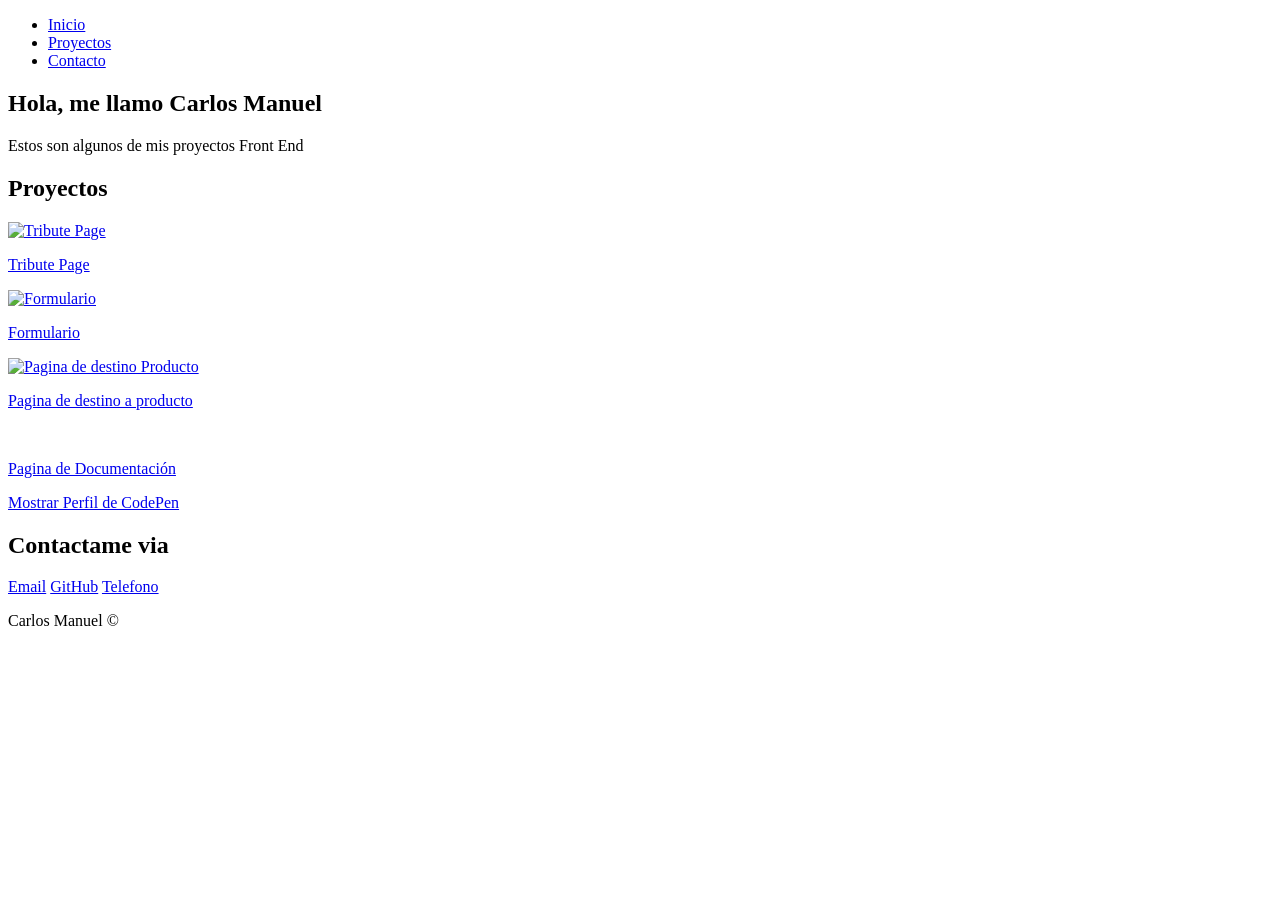
==== index.html @ f5c6a659 "index.html Added." ====
<!DOCTYPE html>
<html lang="en">
<head>
  <meta charset="UTF-8">
  <meta http-equiv="X-UA-Compatible" content="IE=edge">
  <meta name="viewport" content="width=device-width, initial-scale=1.0">
 <link rel="preconnect" href="https://fonts.googleapis.com">
<link rel="preconnect" href="https://fonts.gstatic.com" crossorigin>
<link href="https://fonts.googleapis.com/css2?family=Kanit:wght@100&display=swap" rel="stylesheet">

  <title>Portafolio</title>
</head>
<body>
<!--  Incio de la barra de navegación  -->
  <nav id="navbar">
    <ul id="navbar-ul">
      <li><a class="nav-link" href="#welcome-section">Inicio</a></li>
      <li><a class="nav-link" href="#projects">Proyectos</a></li>
      <li><a class="nav-link" href="#contacto">Contacto</a></li>
    </ul>
  </nav>
<!--  Final Barra de Navegación  -->
<!--  Inicio de la sección de Bienvenida  -->
  <section id="welcome-section">
    <h1>Hola, me llamo <span class="carlos">Carlos Manuel</span></h1>
    <p>Estos son algunos de mis proyectos Front End</p>
  </section>
<!--  Final de la sección de bienvenida  -->
<!--  Inicio de la sección de proyectos  -->
  <section id="projects">
    <h2 id="projects-title">Proyectos</h2>
   
    <div class="project-tile">
      <a target="_blank" class="project-link" href="https://codepen.io/CarlosM11/full/OJxvXaG">
        <div class="pro-img-div"><img src="https://cdn.freecodecamp.org/testable-projects-fcc/images/tribute.jpg" alt="Tribute Page"></div>
          <p>Tribute Page</p>
        
      </a>
      <a target="_blank" class="project-link" href="https://codepen.io/CarlosM11/full/bGoveZb">
        <div class="pro-img-div"><img src="https://kinsta.com/es/wp-content/uploads/sites/8/2020/01/formularios-wordpress-1024x512.png" alt="Formulario"></div>
        <p>Formulario</p>
      </a>
      <a target="_blank" class="project-link" href="https://codepen.io/CarlosM11/full/xxXzYBN">
        <div class="pro-img-div"><img src="https://www.ecommercenews.pe/wp-content/uploads/2017/07/tienda-online-810x405.png" alt="Pagina de destino Producto"></div>
        <p>Pagina de destino a producto</p>
      </a>
      <a target="_blank" class="project-link" href="https://codepen.io/CarlosM11/full/WNZawRe">
        <div class="pro-img-div"><img src="https://s3-us-west-2.amazonaws.com/devcodepro/media/tutorials/pseudoclases-css-first-child-last-child-nth-child-t1.png" alt=""></div>
        <p>Pagina de Documentación</p>
      </a>
    </div>
    
    <div id="perfil-codepen-container" class="perfil-codepen-container">
      <a target="_blank" class="perfil-link" href="https://codepen.io/CarlosM11/pens" target="_blank" id="profile-link">Mostrar Perfil de CodePen </a>
    </div>
    
  </section>
  <!--  Final de la seccion de proyectos  -->
<!--  Inicio de Contacto  -->
  <section id="contacto">
    <h2>Contactame via</h2>
    <div class="contacto-links">
      <a href="mailto:prueba@gmail.com" target="_blank"> Email</a>
    <a href="#" target="_blank">GitHub</a>
    <a href="tel:555-555" target="_blank">Telefono</a></div>
  </section>
<!--  Final de Contacto  -->
<!--  Inicio de Footer  -->
  <footer>
    <p>Carlos Manuel &copy;</p>
  </footer>
<!-- Final del Footer   -->

</body>
</html>
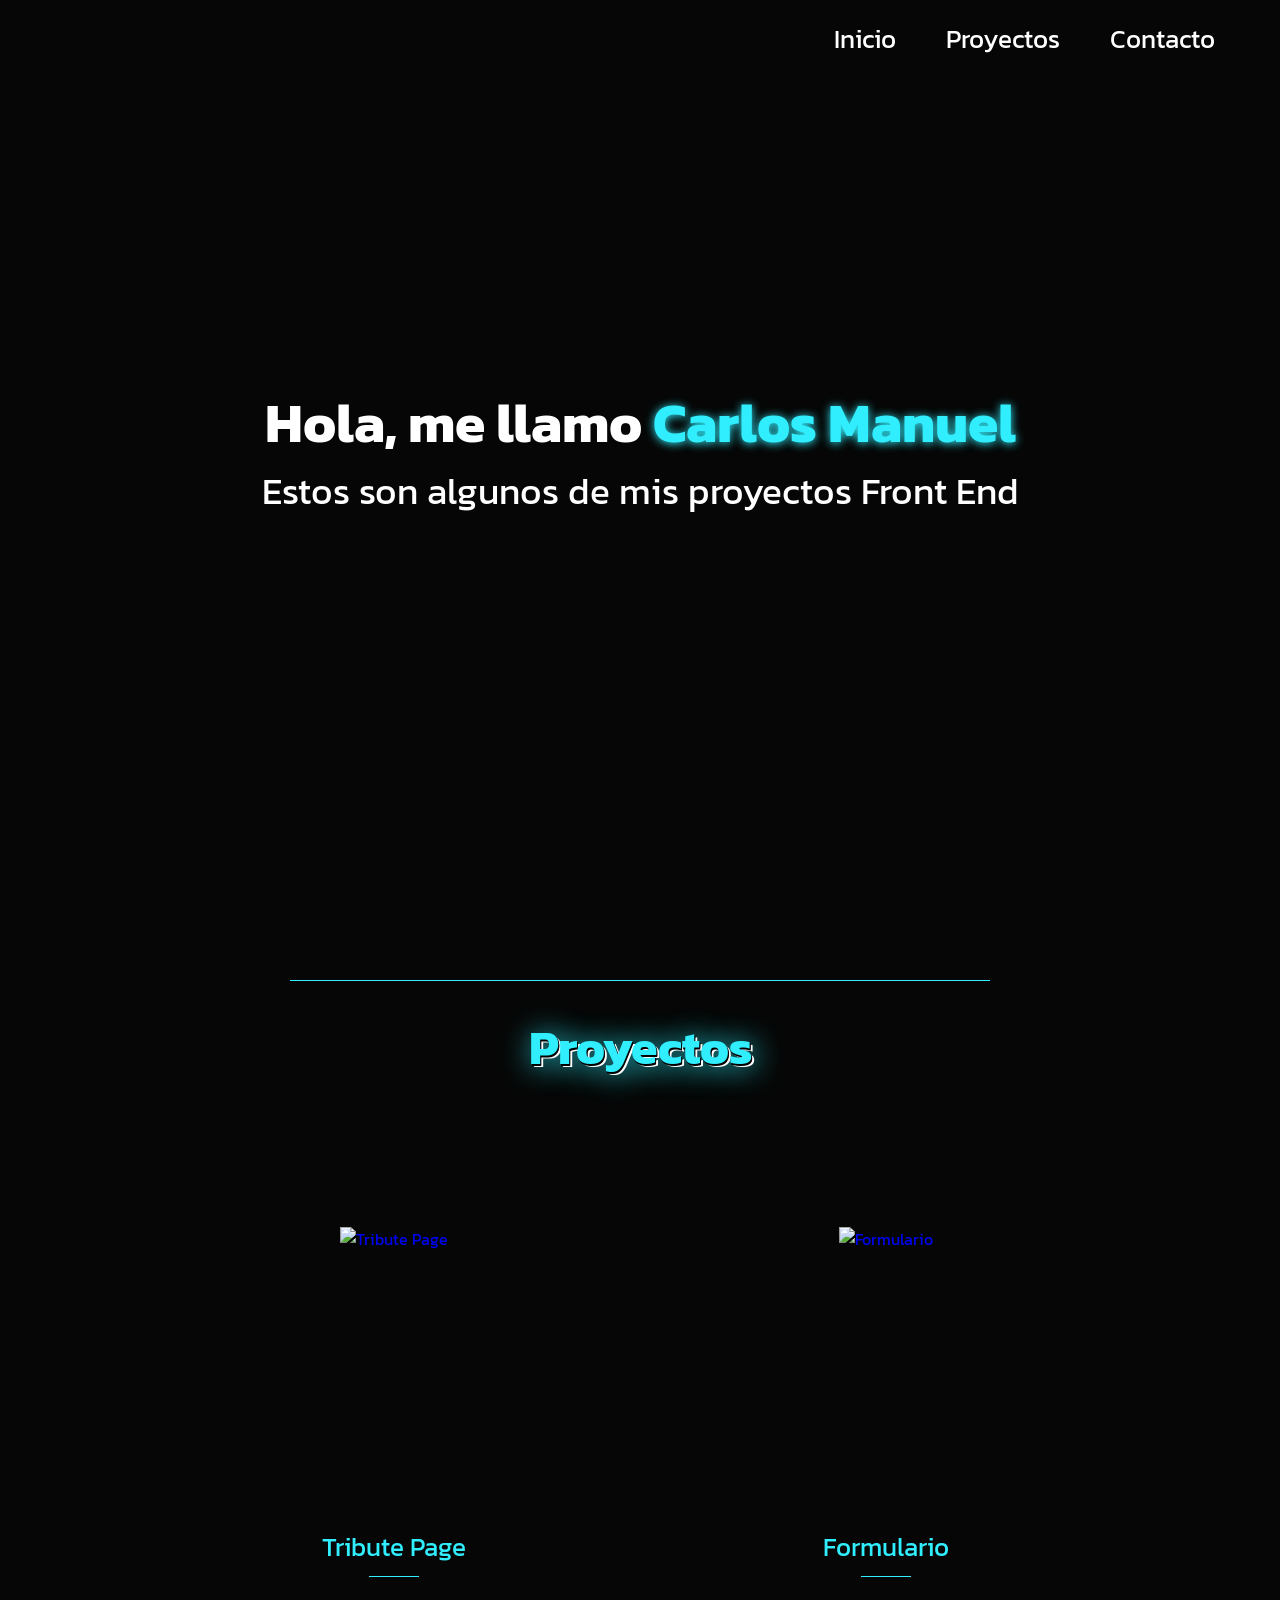
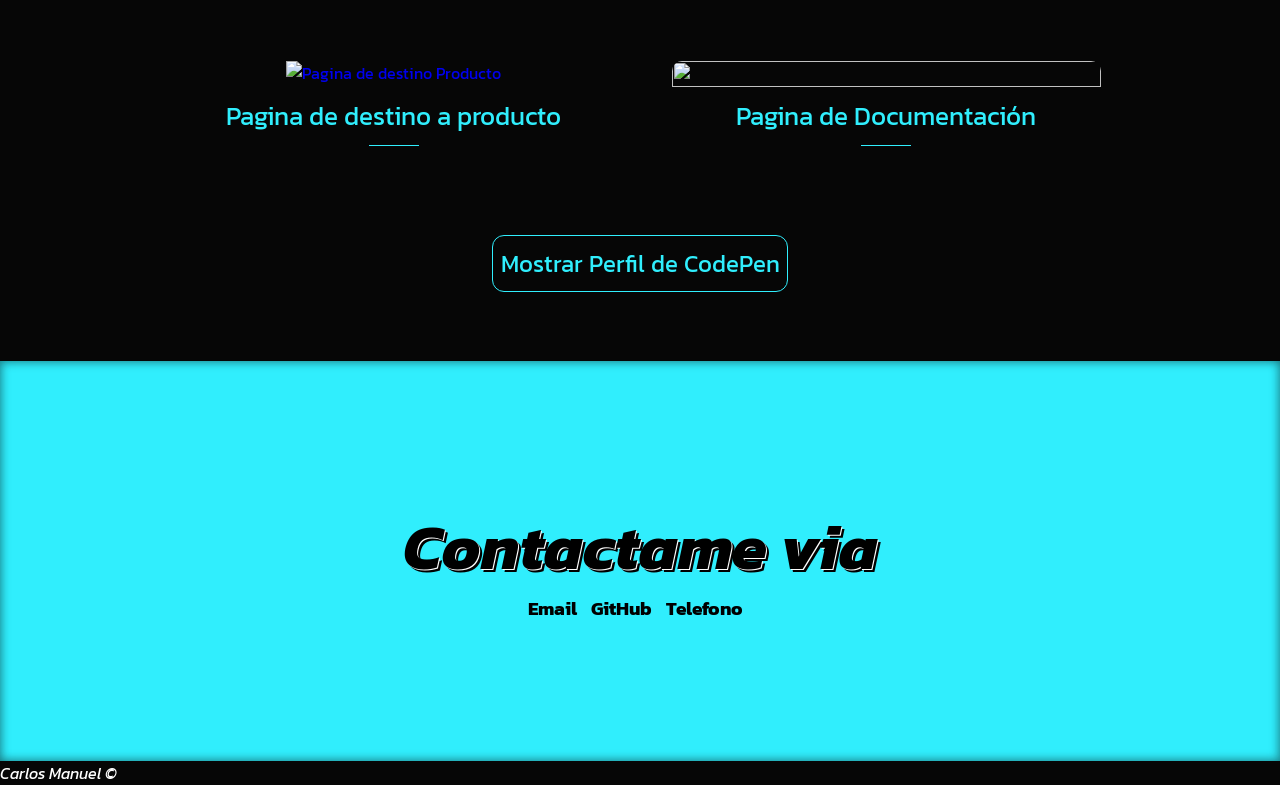
==== commit d22eb44d: "Add Projects images I changed the projects images." ====
--- a/index.html
+++ b/index.html
@@ -7,6 +7,7 @@
  <link rel="preconnect" href="https://fonts.googleapis.com">
 <link rel="preconnect" href="https://fonts.gstatic.com" crossorigin>
 <link href="https://fonts.googleapis.com/css2?family=Kanit:wght@100&display=swap" rel="stylesheet">
+<link rel="stylesheet" href="style.css">
 
   <title>Portafolio</title>
 </head>
@@ -32,20 +33,20 @@
    
     <div class="project-tile">
       <a target="_blank" class="project-link" href="https://codepen.io/CarlosM11/full/OJxvXaG">
-        <div class="pro-img-div"><img src="https://cdn.freecodecamp.org/testable-projects-fcc/images/tribute.jpg" alt="Tribute Page"></div>
+        <div class="pro-img-div"><img src="assets/tribu-page.png" alt="Tribute Page"></div>
           <p>Tribute Page</p>
         
       </a>
       <a target="_blank" class="project-link" href="https://codepen.io/CarlosM11/full/bGoveZb">
-        <div class="pro-img-div"><img src="https://kinsta.com/es/wp-content/uploads/sites/8/2020/01/formularios-wordpress-1024x512.png" alt="Formulario"></div>
+        <div class="pro-img-div"><img src="assets/form-page" alt="Formulario"></div>
         <p>Formulario</p>
       </a>
       <a target="_blank" class="project-link" href="https://codepen.io/CarlosM11/full/xxXzYBN">
-        <div class="pro-img-div"><img src="https://www.ecommercenews.pe/wp-content/uploads/2017/07/tienda-online-810x405.png" alt="Pagina de destino Producto"></div>
+        <div class="pro-img-div"><img src="assets/product-page.png" alt="Pagina de destino Producto"></div>
         <p>Pagina de destino a producto</p>
       </a>
       <a target="_blank" class="project-link" href="https://codepen.io/CarlosM11/full/WNZawRe">
-        <div class="pro-img-div"><img src="https://s3-us-west-2.amazonaws.com/devcodepro/media/tutorials/pseudoclases-css-first-child-last-child-nth-child-t1.png" alt=""></div>
+        <div class="pro-img-div"><img src="assets/documentation-page.png" alt=""></div>
         <p>Pagina de Documentación</p>
       </a>
     </div>
--- a/style.css
+++ b/style.css
@@ -0,0 +1,424 @@
+
+*{
+  box-sizing: border-box;
+  padding: 0;
+  margin:0;
+  
+  
+}
+html{
+  
+  scroll-behavior: smooth;
+}
+:root {
+  --background-color: #060606;
+  --led-color: #30EEFD;
+}
+
+
+/*  La seccion de Bienvenida tiene que ser del la altura del viewPort  */
+  body{
+    max-width: 100vw;
+    
+    background: var(--background-color);
+    font-family: 'Kanit', sans-serif;
+    
+  }
+  #navbar {
+    position:fixed;
+   
+    width: 100vw;
+    top:0;
+    left:0;
+    
+    
+    font-size: 1.6em;
+    color: white;
+    background: var(--background-color);
+    z-index: 100;
+    
+  }
+  #navbar-ul{
+    max-width:100%;
+    display:flex;
+    justify-content: flex-end;
+    list-style-type: none;
+    margin: 0 40px 0 0;
+  }
+  
+  #navbar-ul li{
+    max-width: 100%;
+    
+    padding:  20px 25px 20px 25px;
+    
+  }
+  
+  .nav-link {
+    text-decoration: none;
+    color: #fff;
+    transition: text-shadow .8s ease, color .3s ease, font-weight .85s ease;
+    
+  }
+  .nav-link:hover {
+    color: rgba(255, 255, 255,.1);
+    text-shadow: -5px -5px 1px var(--led-color);
+    font-weight: bold;
+  }
+  
+  #welcome-section {
+    max-width: 100%;
+    height: 100vh;
+    display:flex;
+    align-items: center;
+    justify-content: center;
+    flex-direction: column;
+    text-align: center;
+    
+    
+    
+    font-family: 'Kanit', sans-serif;
+    font-size: 2.3rem;
+    
+    color:white;
+    
+  }
+  .carlos {
+    color: var(--led-color);
+    
+    animation-name: efecto-led;
+    animation-duration: 3s;
+    animation-delay: 1.5s;
+    animation-timing-function: ease;
+    text-shadow: 0px 1px 10px var(--led-color);
+    
+   
+    
+  }
+  
+  @keyframes efecto-led {
+    0%{
+      posiotion:relative;
+      text-shadow: 0px 0px 0px var(--led-color);
+      top:0px;
+    }
+    1%{
+      position:relative;
+      top:-1px;
+        text-shadow: 1px 1px 10px var(--led-color);
+    }
+    2%{
+      position:relative;
+      top:-2px;
+        text-shadow: 2px 2px 10px var(--led-color);
+    }
+    3%{
+      position:relative;
+      top:-3px;
+      text-shadow: 3px 3px 12px var(--led-color);
+    }
+    4%{
+      position:relative;
+      top:-4px;
+      text-shadow: 4px 4px 12px var(--led-color);
+    }
+    5%{
+      position:relative;
+      top:-5px;
+      text-shadow: 4px 4px 13px var(--led-color);
+    }
+    6%{
+      position:relative;
+      top:-6px;
+      text-shadow: 4px 4px 13px var(--led-color);
+    }
+    7%{
+      position:relative;
+      top:-7px;
+      text-shadow: 4px 4px 14px var(--led-color);
+    }
+    8%{
+      position:relative;
+      top:-8px;
+      text-shadow: 4px 4px 14px var(--led-color);
+    }
+    9%{
+      position:relative;
+      top:-9px;
+      text-shadow: 4px 4px 15px var(--led-color);
+    }
+    25%{
+      position:relative;
+      top: -10px;
+      text-shadow: 4px 4px 15px var(--led-color);
+    }
+    26%{
+      posiotion:relative;
+      top:-9px;
+      text-shadow: 4px 4px 15px var(--led-color);
+    }
+    27%{
+      position:relative;
+      top:-8px;
+      text-shadow: 4px 4px 15px var(--led-color);
+    }
+    28%{
+      position:relative;
+      top:-7px;
+      text-shadow: 4px 4px 14px var(--led-color);
+    }
+    29%{
+      position:relative;
+      top:-8px;
+      text-shadow: 4px 4px 14px var(--led-color);
+    }
+    30%{
+      position:relative;
+      top:-7px;
+      text-shadow: 4px 4px 13px var(--led-color);
+    }
+    31%{
+      position:relative;
+      top:-6px;
+      text-shadow: 4px 4px 13px var(--led-color);
+    }
+   32%{
+      position:relative;
+      top:-5px;
+     text-shadow: 4px 4px 12px var(--led-color);
+    }
+   33%{
+      position:relative;
+      top:-4px;
+     text-shadow: 4px 4px 12px var(--led-color);
+    }
+    34%{
+      position:relative;
+      top:-3px;
+      text-shadow: 3px 3px 11px var(--led-color);
+    }
+    35%{
+      position:relative;
+      top:-2px;
+      text-shadow: 2px 2px 11px var(--led-color);
+    }
+    36%{
+      position:relative;
+      top: -1px;
+      text-shadow: 1px 1px 10px var(--led-color);
+    }
+    50%{position:relative;
+      top: 0px;
+    text-shadow: 1px 1px 10px var(--led-color);}
+    100%{
+      position:relative;
+      top: 0px;
+      text-shadow: 1px 1px 10px var(--led-color);}
+  }
+  
+#projects::before{
+  content:"";
+  border-top:solid 1px var(--led-color);
+  display:block;
+  padding: 0 0 30px 0;
+  max-width: 700px;
+  margin: 0 auto;
+}
+  #projects{
+    max-width: 100%;
+    color: #fff;
+    margin: 0 auto;
+    padding: 5rem 4rem;
+    text-align:center;
+    
+   
+  }
+#projects-title {
+  
+  margin: 0 auto;
+  
+  text-align: center;
+  
+  
+  font-size: 3rem;
+  font-weight: bold;
+  color: var(--led-color);
+  text-shadow: 1px 1px 0px black,1px 2px 0px black,3px 3px 0px rgba(255,255,255,1), 3px 3px 30px var(--led-color);
+  margin: 0 0 3em 0;
+  transition: all 1s ease;
+  
+}
+.project-tile {
+  max-width: 80%;
+  margin: 0 auto;
+  display: grid;
+  grid-template-columns: repeat(auto-fit, minmax(350px, 1fr));
+  grid-template-rows: repeat(auto-fit, minmax(370px, 1fr));
+  
+  
+  grid-gap: 4em;
+}
+.project-link{
+  width: 100%;
+  height: 100%;
+  text-decoration: none;
+  display: flex;
+  flex-direction: column;
+  align-items: center;
+  justify-content:center;
+  border-radius: 10px;
+  overflow: hidden;
+  transition: all .5s ease;
+  
+  
+  
+ 
+}
+.project-link:hover {
+  transform: translate(-12px,-12px);
+  box-shadow: 5px 5px 10px black,5px 5px 20px var(--led-color),11px 11px 0px var(--led-color);
+  
+ 
+}
+
+
+.pro-img-div{
+  width: 100%;
+  height: 100%;
+}
+.pro-img-div > img{
+  width: 100%;
+  height: 100%;
+  object-fit: cover;
+}
+
+.project-link > p {
+  width: 100%;
+  text-align:center;
+  padding: 10px 0px;
+  color: var(--led-color);
+  font-size: 1.6rem;
+  
+}
+
+.project-link > p::after{
+  content:"";
+  border-top:solid 1px var(--led-color);
+  display:block;
+  padding: 0 0 0 0;
+  max-width: 50px;
+  margin: 10px auto;
+  
+}
+#perfil-codepen-container{
+  margin-top: 5em;
+}
+
+.perfil-link {
+  font-size: 1.5rem;
+  text-decoration:none;
+  color: var(--led-color);
+  
+  padding : 0.4em .3em;
+  border: 1px solid var(--led-color);
+  border-radius: .5em;
+  
+}
+
+.perfil-link:hover {
+  background: var(--led-color);
+  color: black;
+  
+}
+.perfil-link:active{
+  transform: scale(0.7);
+}
+
+#contacto {
+  height: 400px;
+  background: var(--led-color);
+  box-shadow: inset 2px 2px 10px rgba(0,0,0,0.3),inset -2px -2px 10px rgba(0,0,0,0.3);
+  display:flex;
+  justify-content:center;
+  align-items:center;
+  flex-direction: column;
+}
+#contacto h2 {
+  font-size: 4em;
+  font-style: italic;
+  text-shadow: 1px 1px 0px white, 3px 3px 0px black;
+} 
+.contacto-links{
+}
+.contacto-links > a{
+  font-size: 1.2em;
+  color: black;
+  font-weight:bold;
+  margin: 20px 10px 0 0;
+ text-decoration: none;
+  transition: all .3s ease;
+}
+
+.contacto-links a:first-child:hover{
+  color:#f34336;
+  font-size: 1.3em;
+  
+  
+}
+.contacto-links a:nth-of-type(2n):hover{
+  color:#5EB5FE;
+  
+  font-size: 1.3em;
+  
+}
+.contacto-links a:last-child:hover{
+  font-size: 1.3em;
+  color:#FF72F6;
+}
+footer {
+  color: #fff;
+  font-style: italic;
+}
+
+
+@media screen and (max-width:450px){
+  
+   html { 
+  font-size: 70%;
+  }
+  
+
+  #navbar {
+   width: 100%;
+
+    
+    
+     
+  }
+  #navbar-ul {
+   max-width: 100%; 
+   margin: 0;
+   justify-content: center;
+  }
+  
+  .nav-link {
+    max-width: 100%;
+    padding:0;
+    margin:0;
+    
+  }
+  
+  .project-tile {
+  max-width: 100%;
+  margin: 0 auto;
+  display: grid;
+  grid-template-columns: repeat(auto-fit, minmax(250px, 1fr));
+  grid-template-rows: repeat(auto-fit, 300px);
+  
+  grid-gap: 6em;
+
+
+    
+  
+}
+}
+  
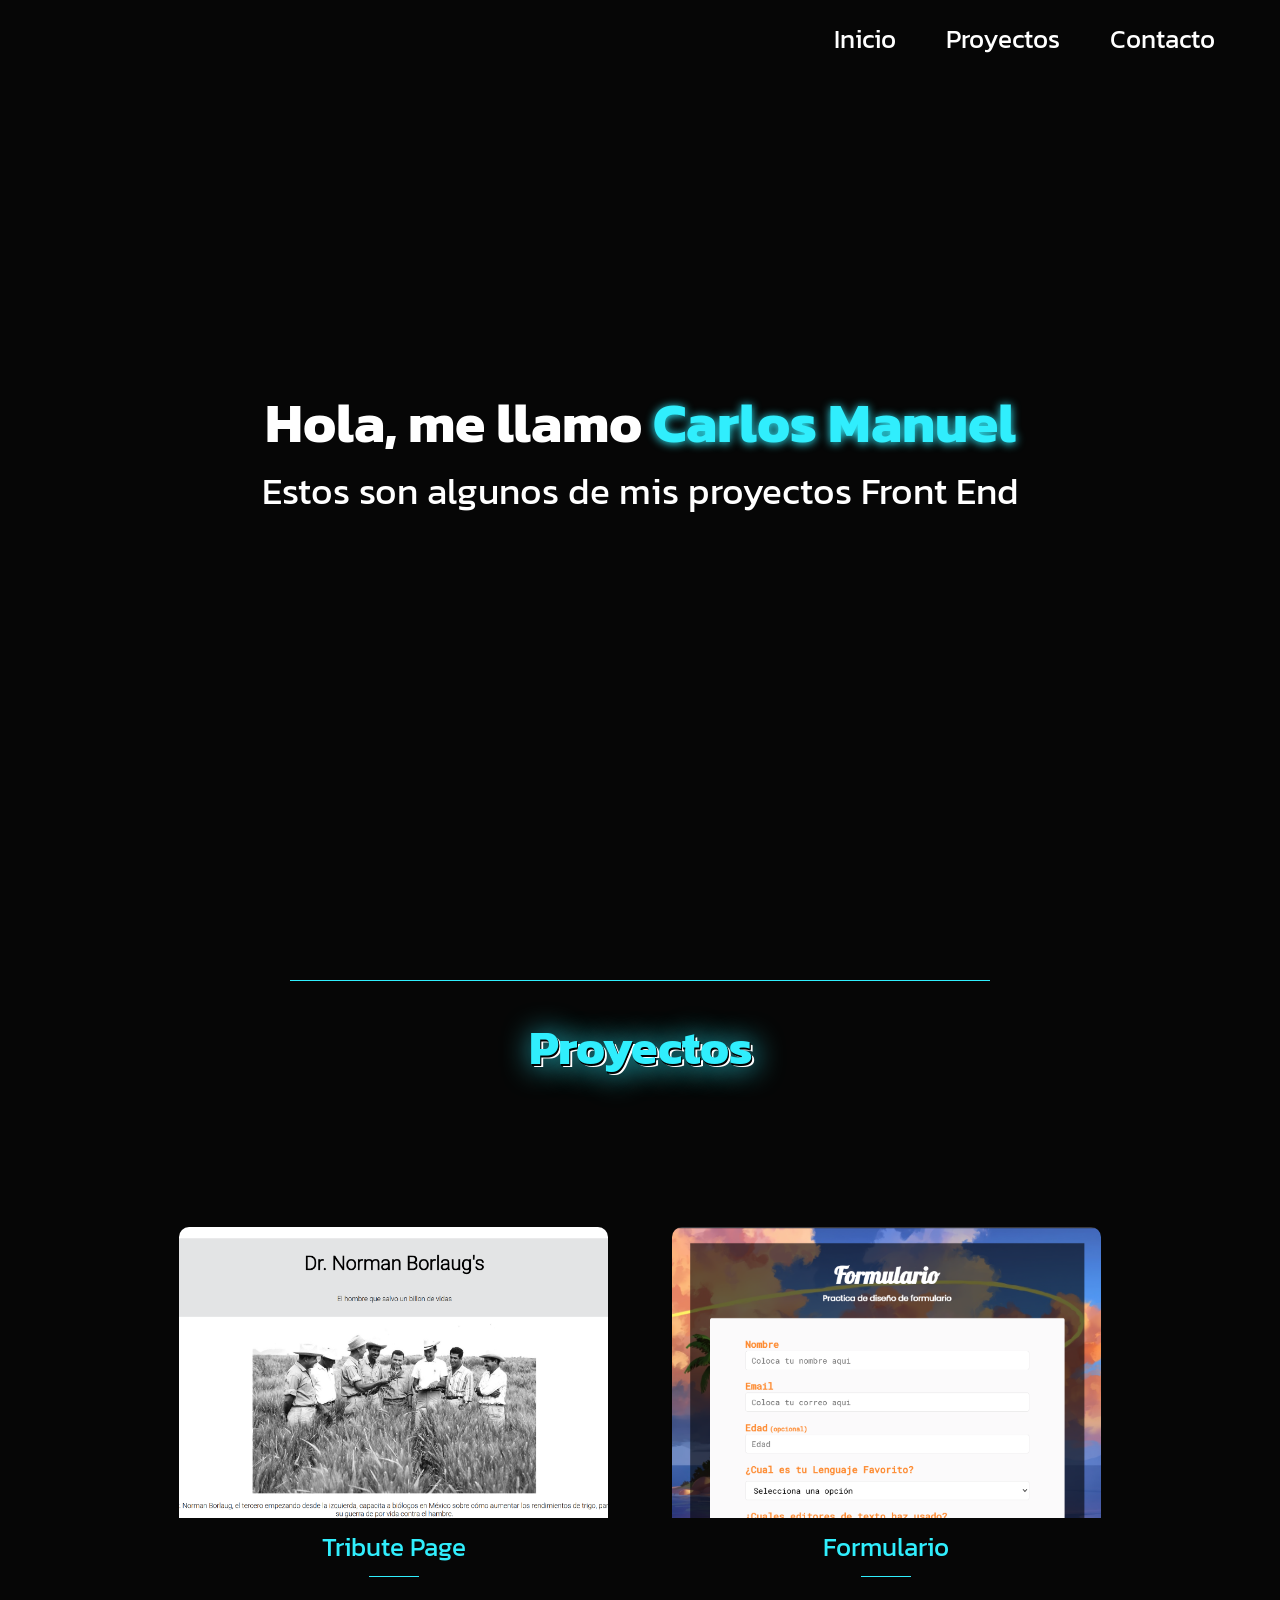
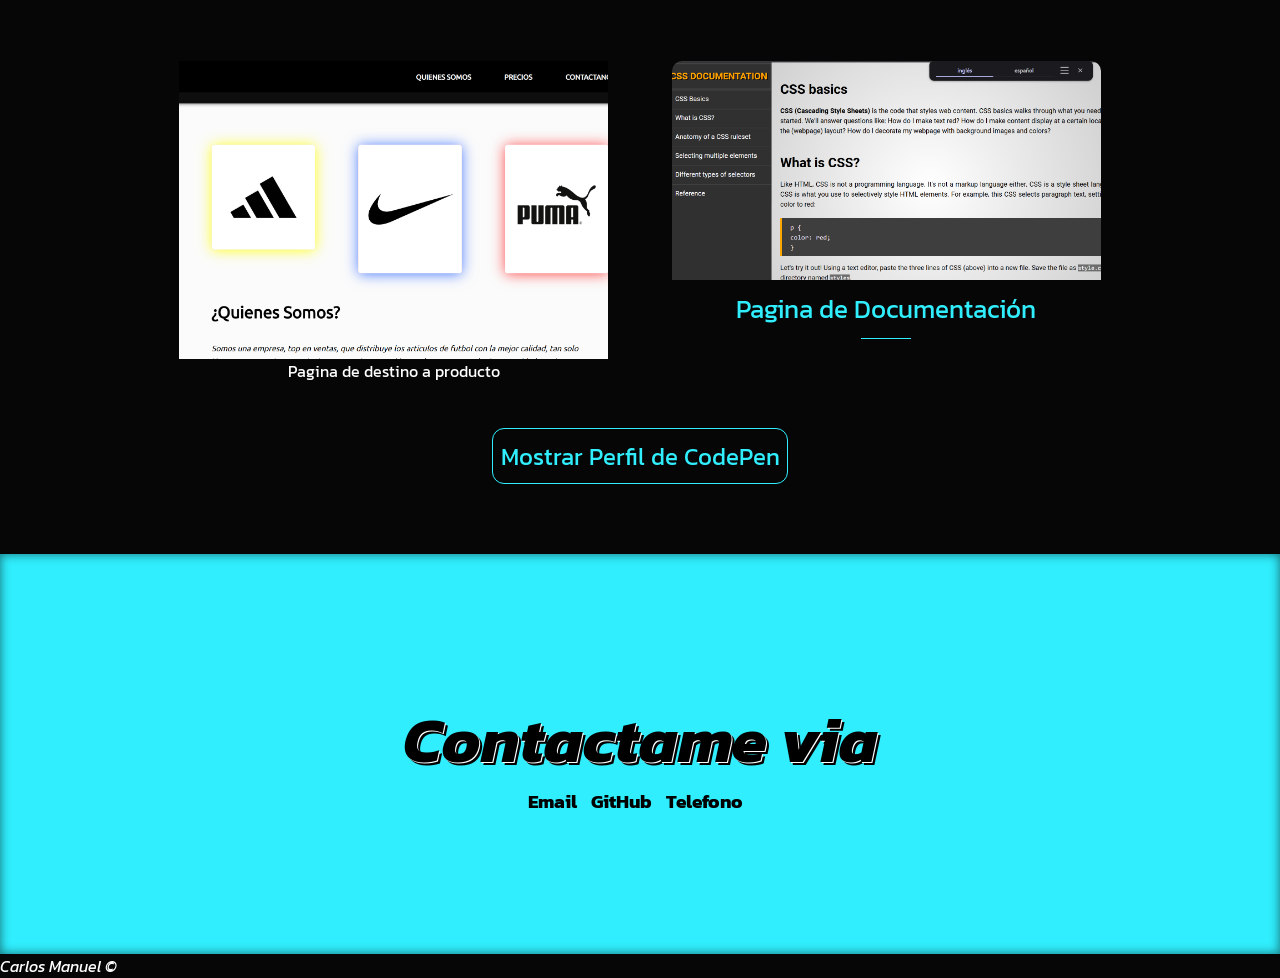
==== commit 6f70c646: "Update urls from projects" ====
--- a/index.html
+++ b/index.html
@@ -32,20 +32,20 @@
     <h2 id="projects-title">Proyectos</h2>
    
     <div class="project-tile">
-      <a target="_blank" class="project-link" href="https://codepen.io/CarlosM11/full/OJxvXaG">
+      <a target="_blank" class="project-link" href="https://carlosmanuel13.github.io/portafolio-front-end/tribu's-page/index.html">
         <div class="pro-img-div"><img src="assets/tribu-page.png" alt="Tribute Page"></div>
           <p>Tribute Page</p>
         
       </a>
-      <a target="_blank" class="project-link" href="https://codepen.io/CarlosM11/full/bGoveZb">
-        <div class="pro-img-div"><img src="assets/form-page" alt="Formulario"></div>
+      <a target="_blank" class="project-link" href="https://carlosmanuel13.github.io/portafolio-front-end/form-page/index.html">
+        <div class="pro-img-div"><img src="assets/form-page.png" alt="Formulario"></div>
         <p>Formulario</p>
       </a>
-      <a target="_blank" class="project-link" href="https://codepen.io/CarlosM11/full/xxXzYBN">
+      <a target="_blank" class="https://carlosmanuel13.github.io/portafolio-front-end/product-page/index.html">
         <div class="pro-img-div"><img src="assets/product-page.png" alt="Pagina de destino Producto"></div>
         <p>Pagina de destino a producto</p>
       </a>
-      <a target="_blank" class="project-link" href="https://codepen.io/CarlosM11/full/WNZawRe">
+      <a target="_blank" class="project-link" href="https://carlosmanuel13.github.io/portafolio-front-end/documentation-page/index.html">
         <div class="pro-img-div"><img src="assets/documentation-page.png" alt=""></div>
         <p>Pagina de Documentación</p>
       </a>
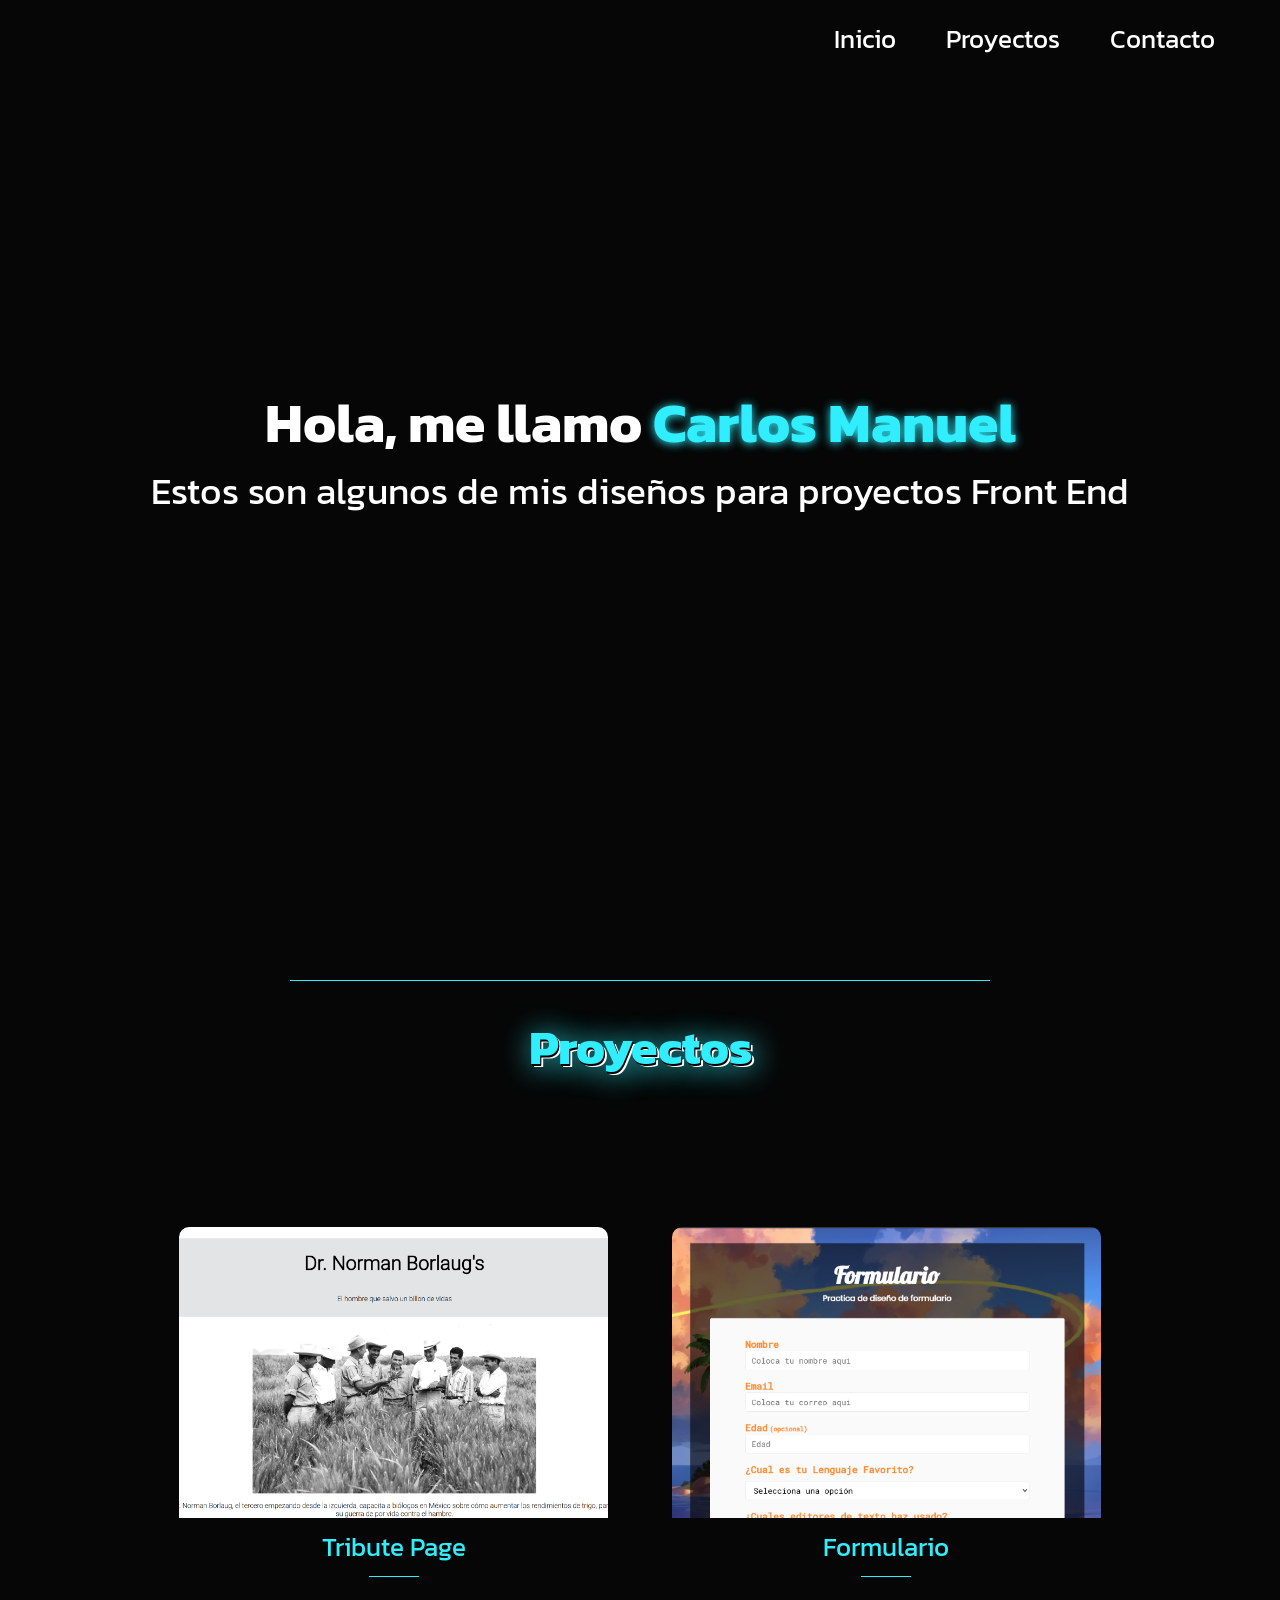
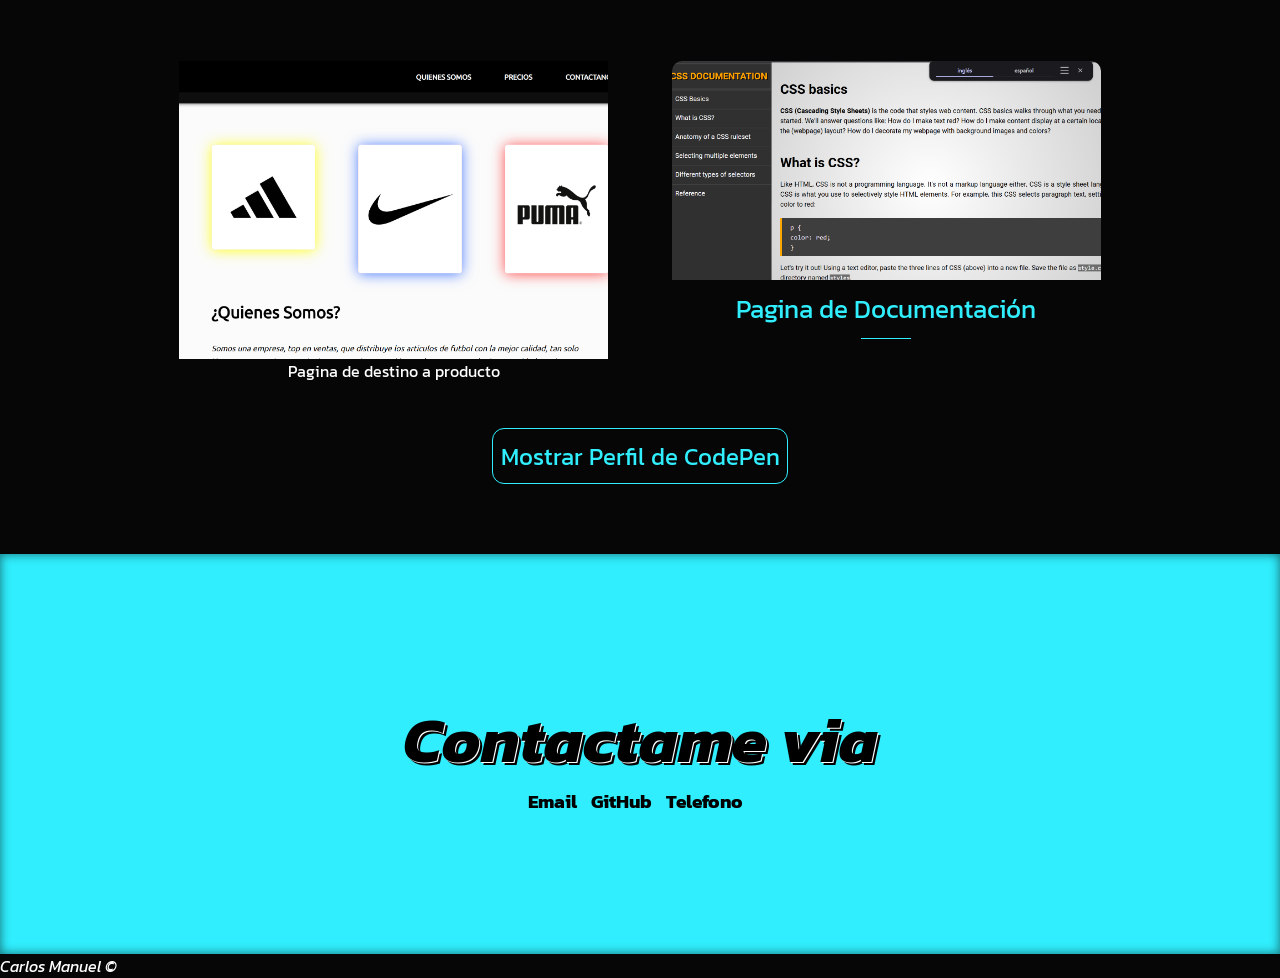
==== commit 70b7838a: "Description change" ====
--- a/index.html
+++ b/index.html
@@ -24,7 +24,7 @@
 <!--  Inicio de la sección de Bienvenida  -->
   <section id="welcome-section">
     <h1>Hola, me llamo <span class="carlos">Carlos Manuel</span></h1>
-    <p>Estos son algunos de mis proyectos Front End</p>
+    <p>Estos son algunos de mis diseños para proyectos Front End</p>
   </section>
 <!--  Final de la sección de bienvenida  -->
 <!--  Inicio de la sección de proyectos  -->
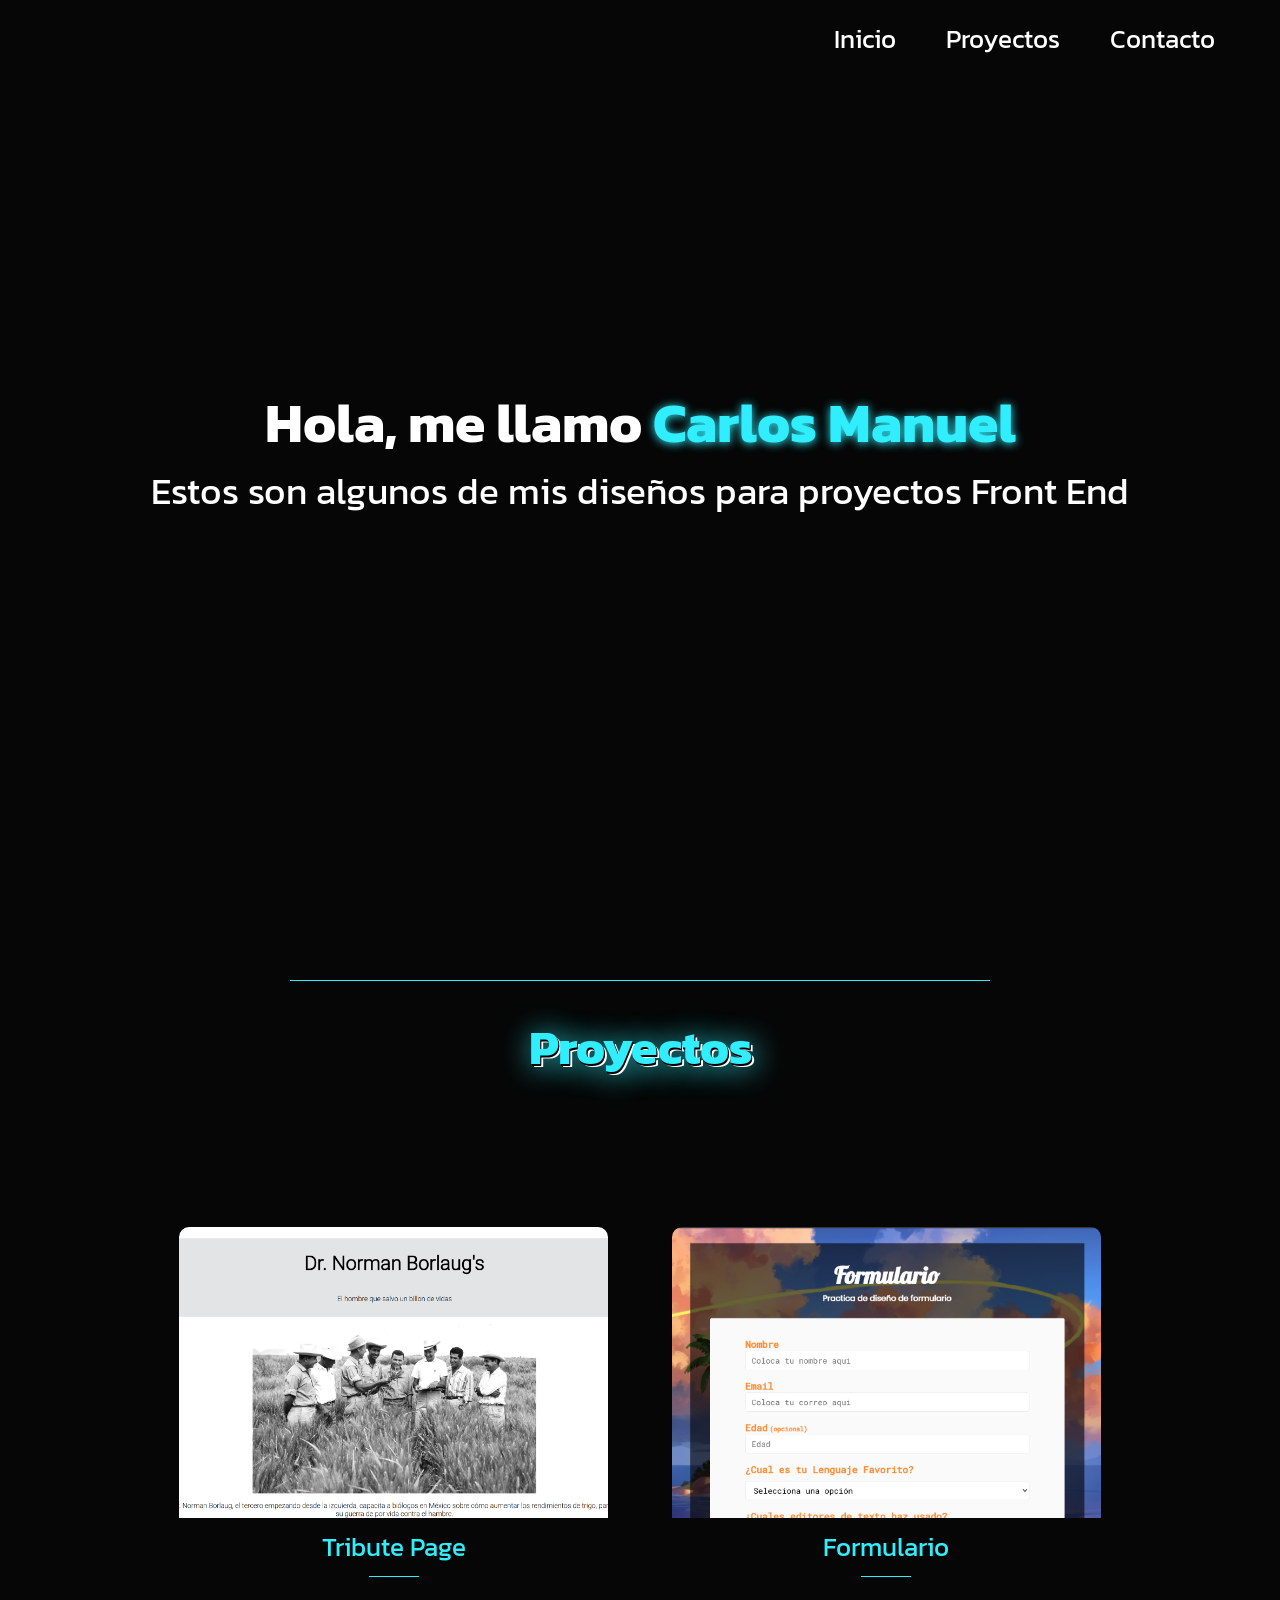
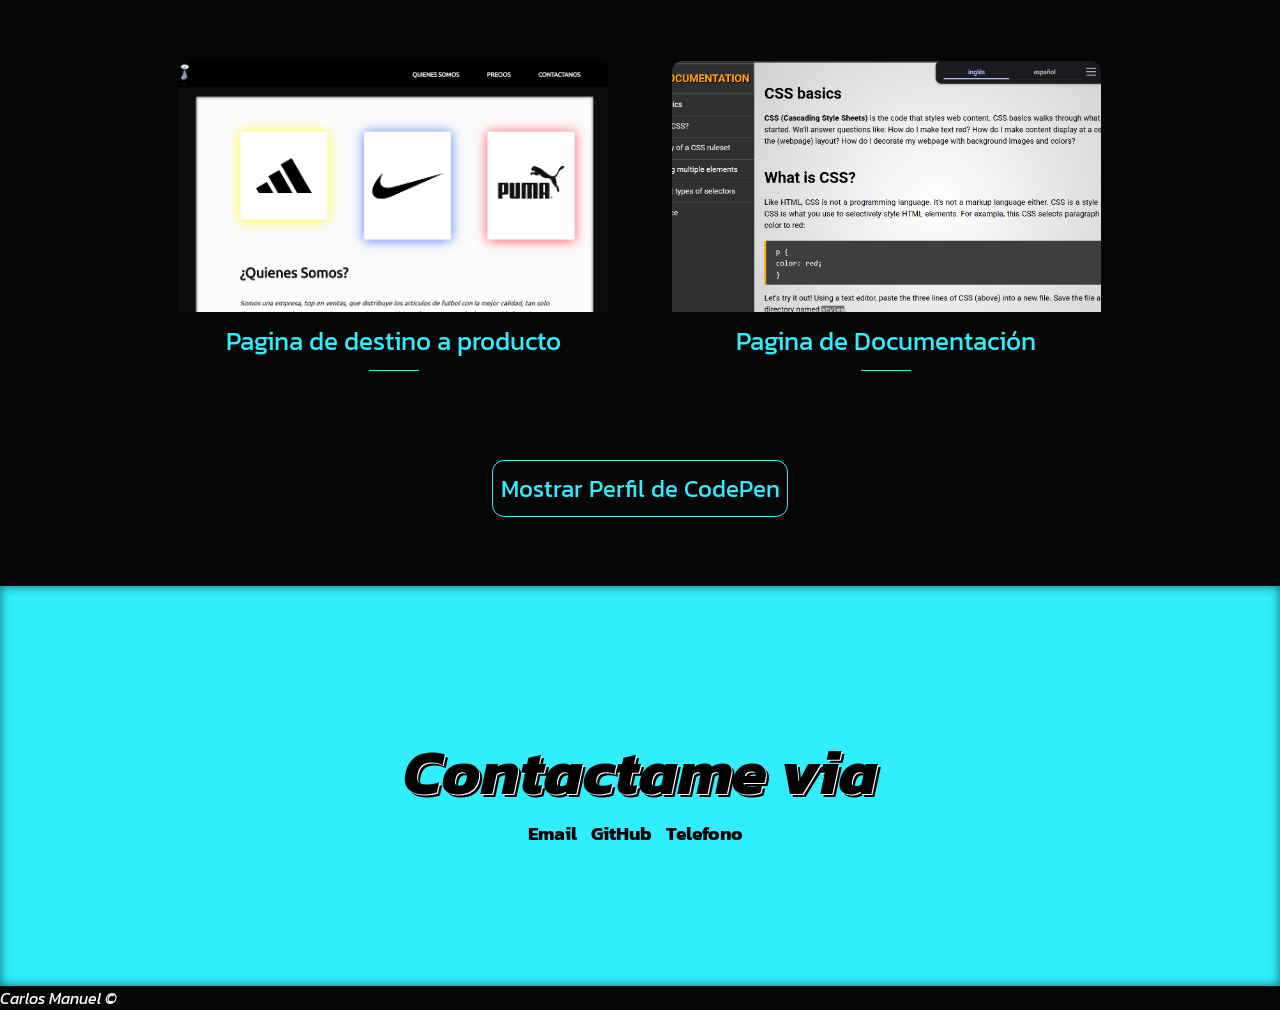
==== commit 4b53dc8e: "Fix error from before commit" ====
--- a/index.html
+++ b/index.html
@@ -32,20 +32,20 @@
     <h2 id="projects-title">Proyectos</h2>
    
     <div class="project-tile">
-      <a target="_blank" class="project-link" href="https://carlosmanuel13.github.io/portafolio-front-end/tribu's-page/index.html">
+      <a target="_blank" class="project-link" href="./tribu's-page/index.html">
         <div class="pro-img-div"><img src="assets/tribu-page.png" alt="Tribute Page"></div>
           <p>Tribute Page</p>
         
       </a>
-      <a target="_blank" class="project-link" href="https://carlosmanuel13.github.io/portafolio-front-end/form-page/index.html">
+      <a target="_blank" class="project-link" href="./form-page/index.html">
         <div class="pro-img-div"><img src="assets/form-page.png" alt="Formulario"></div>
         <p>Formulario</p>
       </a>
-      <a target="_blank" class="https://carlosmanuel13.github.io/portafolio-front-end/product-page/index.html">
+      <a target="_blank" class="project-link" href="./product-page/index.html">
         <div class="pro-img-div"><img src="assets/product-page.png" alt="Pagina de destino Producto"></div>
         <p>Pagina de destino a producto</p>
       </a>
-      <a target="_blank" class="project-link" href="https://carlosmanuel13.github.io/portafolio-front-end/documentation-page/index.html">
+      <a target="_blank" class="project-link" href="./documentation-page/index.html">
         <div class="pro-img-div"><img src="assets/documentation-page.png" alt=""></div>
         <p>Pagina de Documentación</p>
       </a>
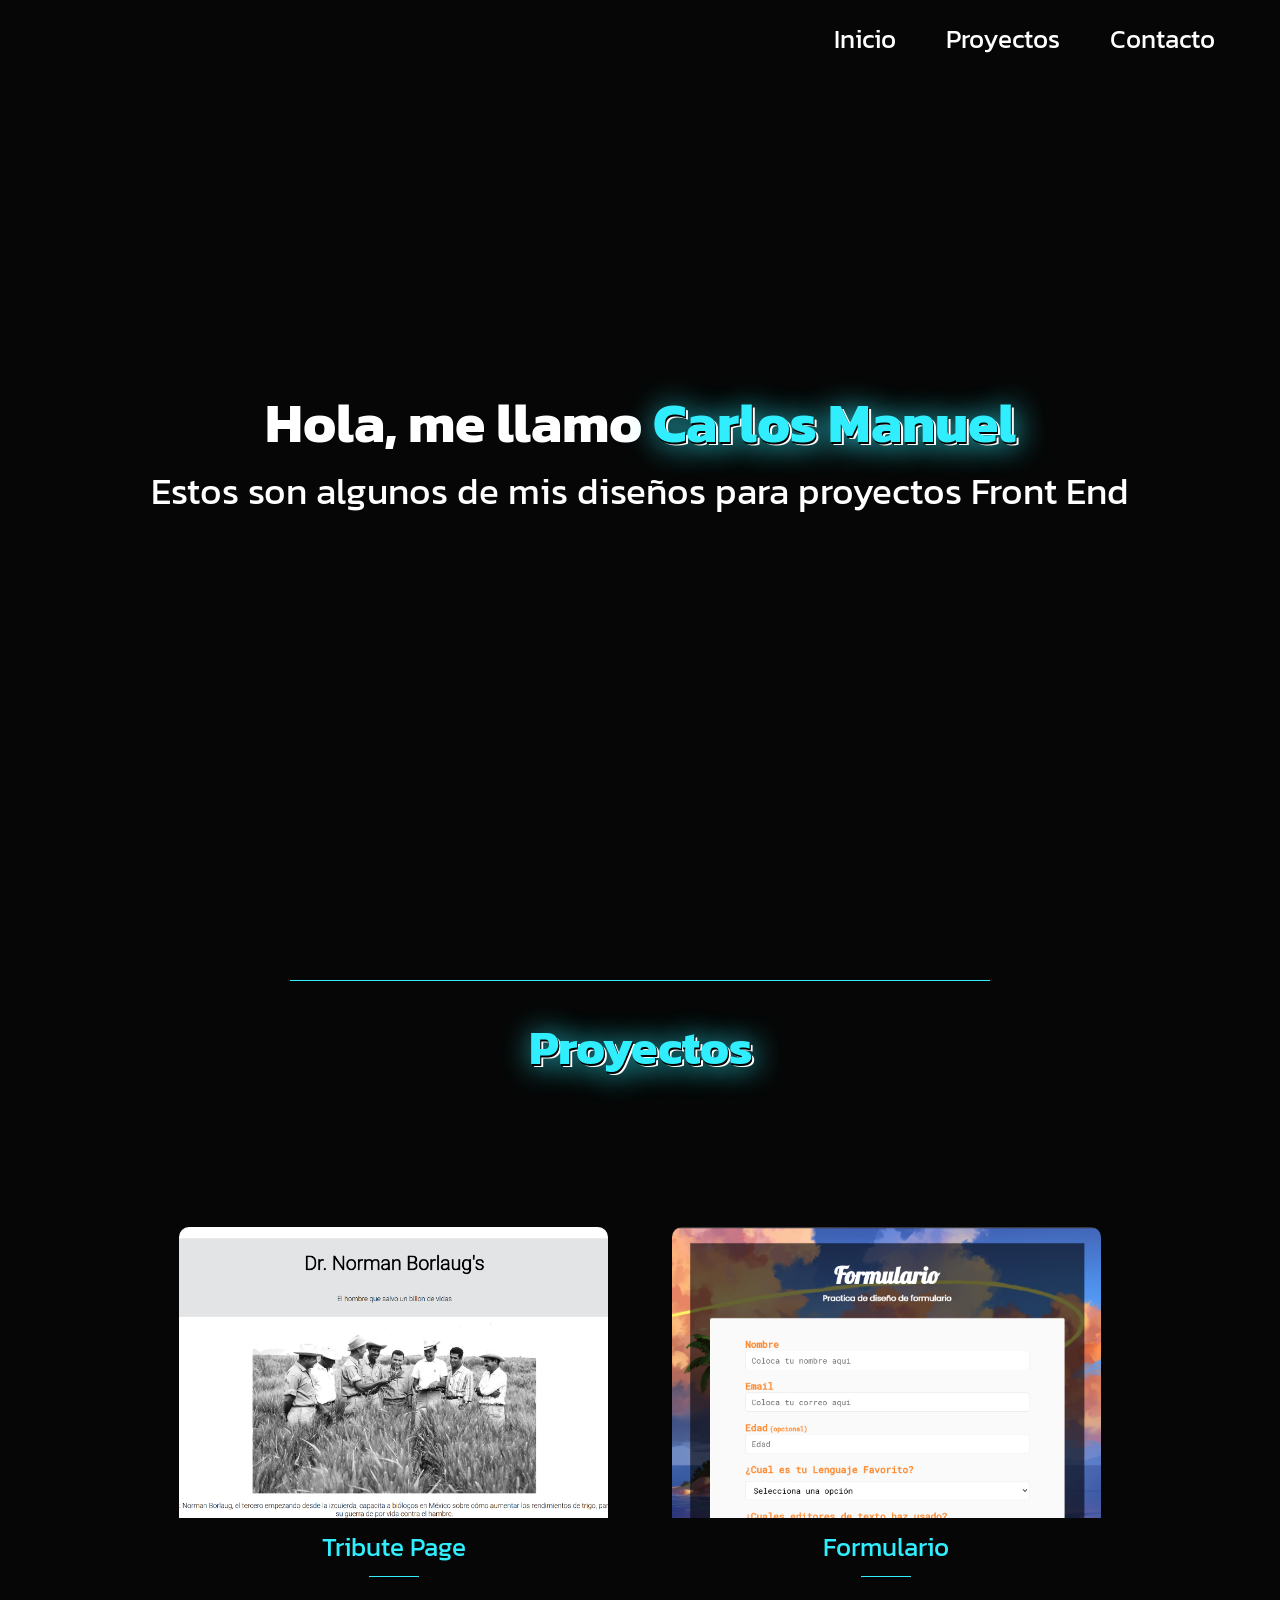
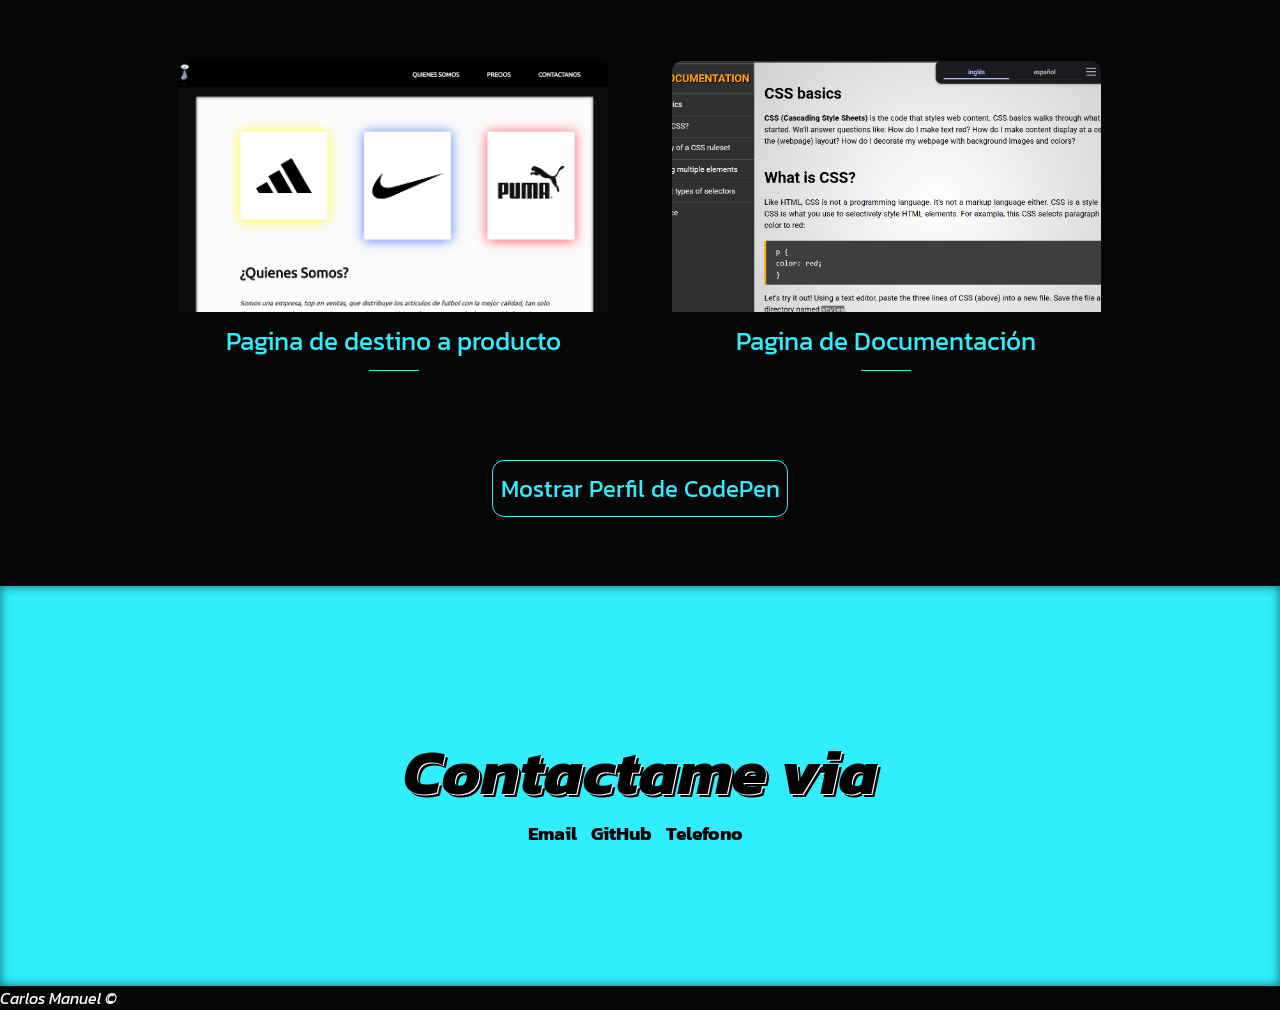
==== commit 6a2dc5c2: "Update index.html Added Github profile url" ====
--- a/index.html
+++ b/index.html
@@ -62,7 +62,7 @@
     <h2>Contactame via</h2>
     <div class="contacto-links">
       <a href="mailto:prueba@gmail.com" target="_blank"> Email</a>
-    <a href="#" target="_blank">GitHub</a>
+    <a href="https://github.com/CarlosManuel13" target="_blank">GitHub</a>
     <a href="tel:555-555" target="_blank">Telefono</a></div>
   </section>
 <!--  Final de Contacto  -->
--- a/style.css
+++ b/style.css
@@ -89,7 +89,7 @@
     animation-duration: 3s;
     animation-delay: 1.5s;
     animation-timing-function: ease;
-    text-shadow: 0px 1px 10px var(--led-color);
+    text-shadow: 1px 2px 0px black,3px 3px 0px rgba(255,255,255,1), 3px 3px 30px var(--led-color);
     
    
     
